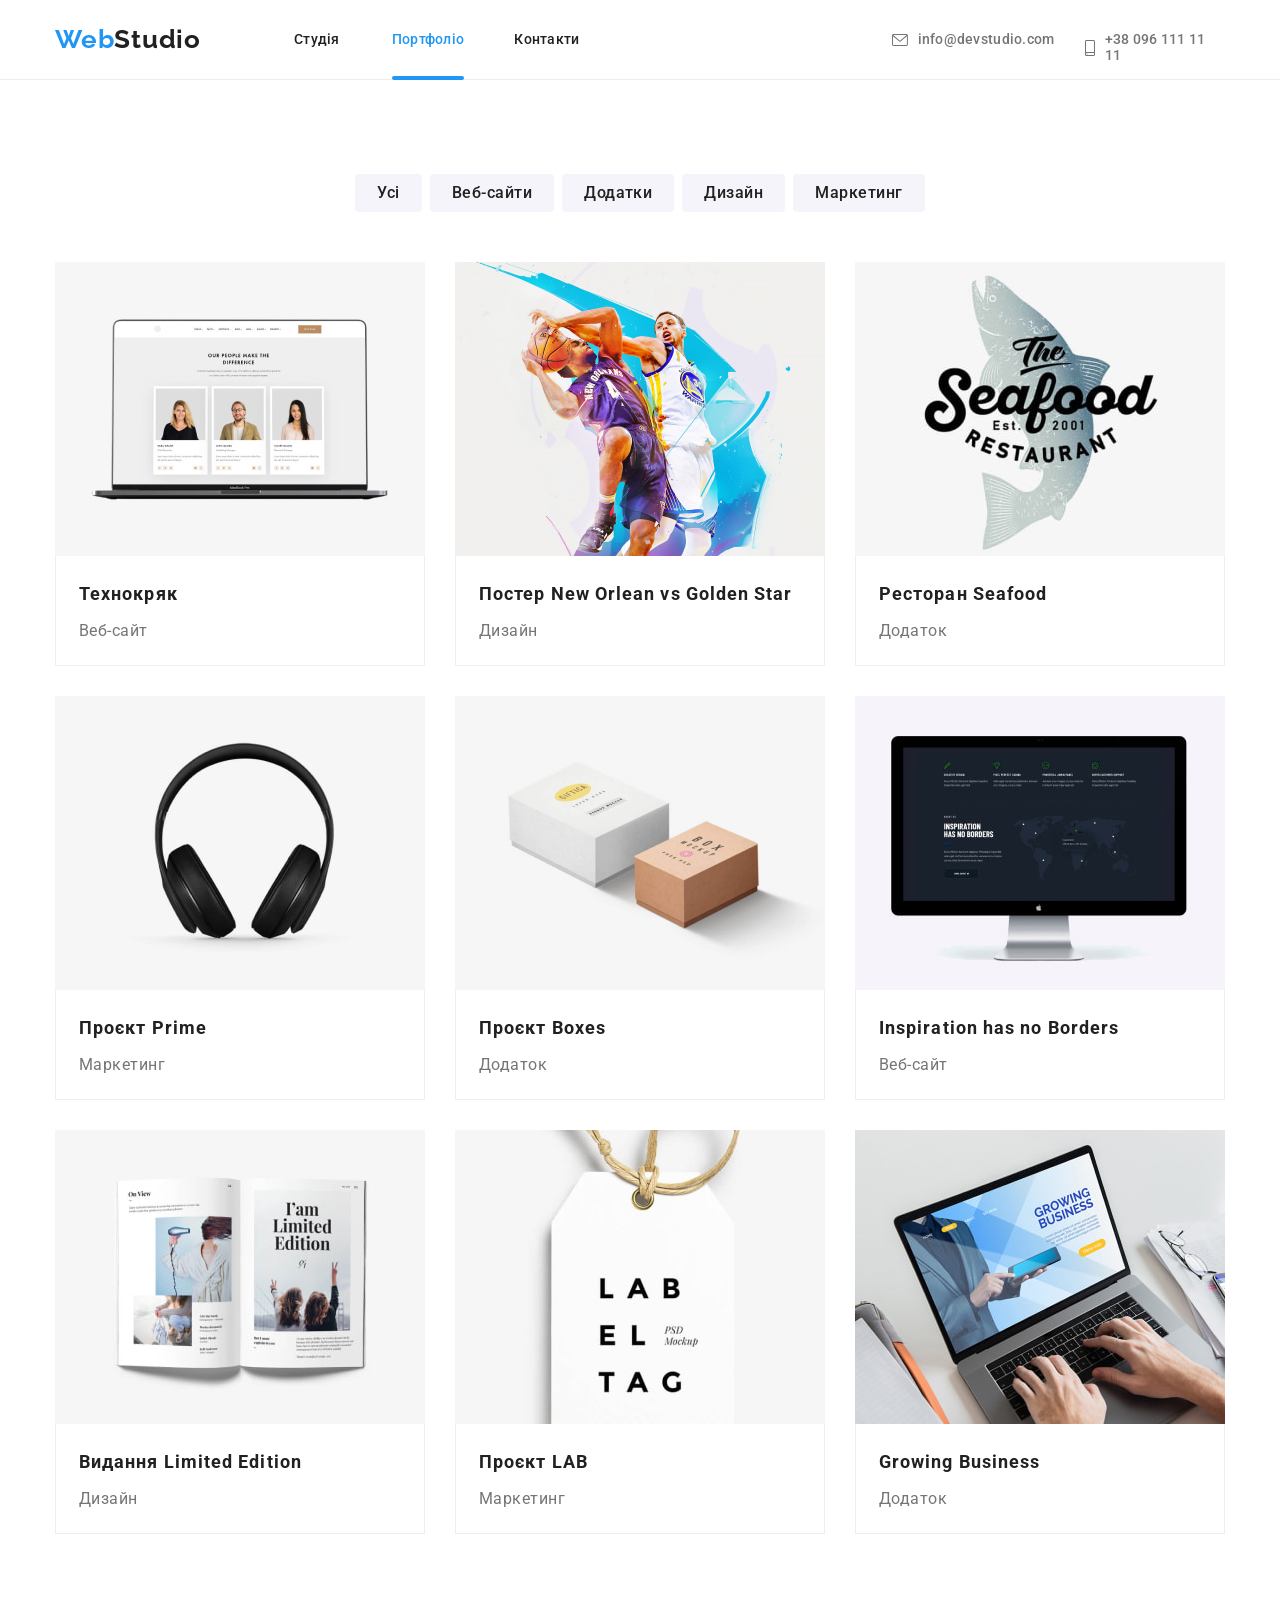
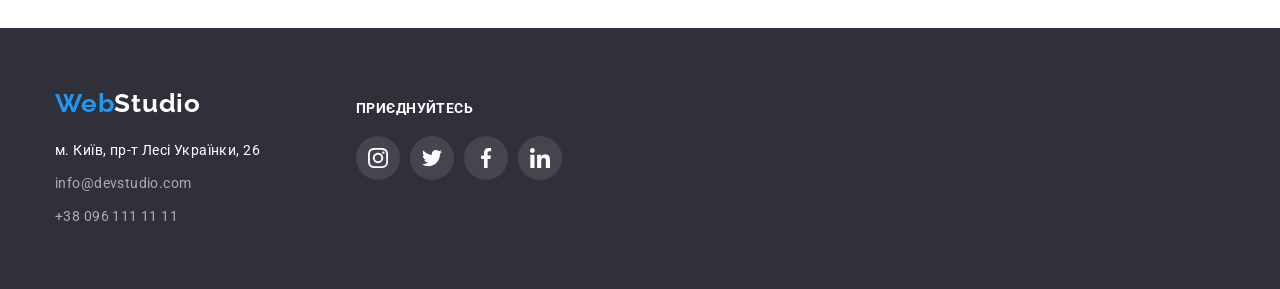
==== portfolio.html @ 5a06e437 "initial commit" ====
<!DOCTYPE html>
<html lang="uk">

<head>
    <meta charset="UTF-8">
    <meta http-equiv="X-UA-Compatible" content="IE=edge">
    <meta name="viewport" content="width=device-width, initial-scale=1.0">
    <title>Document</title>
    <link rel="preconnect" href="https://fonts.googleapis.com">
    <link rel="preconnect" href="https://fonts.gstatic.com" crossorigin>
    <link href="https://fonts.googleapis.com/css2?family=Raleway:wght@700&family=Roboto:wght@400;500;700;900&display=swap" rel="stylesheet">
    <link rel="stylesheet" href="https://cdnjs.cloudflare.com/ajax/libs/modern-normalize/1.1.0/modern-normalize.min.css">
    <link rel="stylesheet" href="./css/styles.css">
</head>

<body>
    <!--Header-->
    <header class="header">
        <div class="container header-nav">
            <a href="./index.html" class="header-logo link"> <span class="accent">Web</span>Studio</a>
            <nav>
                <ul class="site-nav list">
                    <li class="item"><a href="./index.html" class="link ">Студія</a></li>
                    <li class="item"><a href="./portfolio.html" class="link current">Портфоліо</a></li>
                    <li class="item"><a href="" class="link">Контакти</a></li>
                </ul>
            </nav>
            <ul class="header-contacts list">
                <li class="item">
                    <a href="mailto:info@devstudio.com" class="link">
                        <svg class="icon envelope" width="16" height="12">
                            <use href="./images/icons.svg#icon-envelope"></use>
                        </svg>
                        info@devstudio.com
                    </a>
                </li>
                <li class="item">
                    <a href="tel:+380961111111" class="link">
                        <svg class="icon smartphone" width="10" height="16">
                            <use href="./images/icons.svg#icon-smartphone"></use>
                        </svg>
                        +38 096 111 11 11
                    </a>
                </li>
            </ul>
        </div>
    </header>
    <main>



        
        <!--Портфоліо-->
        <h1 class="section-title visually-hidden">Портфоліо</h1>
        <!--Filter-->
        <section class="section">
            <div class="container project">
                <ul class="list category">
                    <li class="item"><button type="button" class="category-button">Усі</button></li>
                    <li class="item"><button type="button" class="category-button">Веб-сайти</button></li>
                    <li class="item"><button type="button" class="category-button">Додатки</button></li>
                    <li class="item"><button type="button" class="category-button">Дизайн</button></li>
                    <li class="item"><button type="button" class="category-button">Маркетинг</button></li>
                </ul>
                <ul class="project-list list">
                    <li class="item">
                        <a href="" class="link">
                            <div class="project-thumb">
                                <img src="./images/project1.jpg" alt="ноутбук з зображенням сайта" class="project-image">
                                <div class="project-transform">
                                    <p class="project-desc">
                                        Ресурс пропонує комплексні пропозиції з різним рівнем функціоналу та сервісів. Все це дозволить відвідувачу
                                        отримати вичерпні відомості про компанію чи приватну особу.
                                    </p>
                                </div>
                            </div>
                            <div class="project-description">
                                <h3 class="project-title">Технокряк</h3>
                                <p class="project-category">Веб-сайт</p>
                            </div>
                        </a>
                    </li>
                    <li class="item">
                        <a href="" class="link">
                            <div class="project-thumb">
                                <img src="./images/project2.jpg" alt="два баскетболісти" class="project-image">
                                <div class="project-transform">
                                    <p class="project-desc">
                                        Ресурс пропонує комплексні пропозиції з різним рівнем функціоналу та сервісів. Все це дозволить відвідувачу
                                        отримати вичерпні відомості про компанію чи приватну особу.
                                    </p>
                                </div>
                            </div>
                            <div class="project-description">
                                <h3 class="project-title">Постер New Orlean vs Golden Star</h3>
                                <p class="project-category">Дизайн</p>
                            </div>
                        </a>
                    </li>
                    <li class="item">
                        <a href="" class="link">
                            <div class="project-thumb">
                                <img src="./images/project3.jpg" alt="логотип Seafood Restaraunt" class="project-image">
                                <div class="project-transform">
                                    <p class="project-desc">
                                        Ресурс пропонує комплексні пропозиції з різним рівнем функціоналу та сервісів. Все це дозволить відвідувачу
                                        отримати вичерпні відомості про компанію чи приватну особу.
                                    </p>
                                </div>
                            </div>
                            <div class="project-description">
                                <h3 class="project-title">Ресторан Seafood</h3>
                                <p class="project-category">Додаток</p>
                            </div>
                        </a>
                    </li>
                    <li class="item">
                        <a href="" class="link">
                            <div class="project-thumb">
                                <img src="./images/project4.jpg" alt="навушники" class="project-image">
                                <div class="project-transform">
                                    <p class="project-desc">
                                        Ресурс пропонує комплексні пропозиції з різним рівнем функціоналу та сервісів. Все це дозволить відвідувачу
                                        отримати вичерпні відомості про компанію чи приватну особу.
                                    </p>
                                </div>
                            </div>
                            <div class="project-description">
                                <h3 class="project-title">Проєкт Prime</h3>
                                <p class="project-category">Маркетинг</p>
                            </div>
                        </a>
                    </li>
                    <li class="item">
                        <a href="" class="link">
                            <div class="project-thumb">
                            <img src="./images/project5.jpg" alt="дві коробки" class="project-image">
                            <div class="project-transform">
                                <p class="project-desc">
                                    Ресурс пропонує комплексні пропозиції з різним рівнем функціоналу та сервісів. Все це дозволить відвідувачу
                                    отримати вичерпні відомості про компанію чи приватну особу.
                                </p>
                            </div>
                            </div>
                            <div class="project-description">
                                <h3 class="project-title">Проєкт Boxes</h3>
                                <p class="project-category">Додаток</p>
                            </div>
                        </a>
                    </li>
                    <li class="item">
                        <a href="" class="link">
                            <div class="project-thumb">
                            <img src="./images/project6.jpg" alt="монітор з зображенням сайту" class="project-image">
                            <div class="project-transform">
                                <p class="project-desc">
                                    Ресурс пропонує комплексні пропозиції з різним рівнем функціоналу та сервісів. Все це дозволить відвідувачу
                                    отримати вичерпні відомості про компанію чи приватну особу.
                                </p>
                            </div>
                            </div>
                            <div class="project-description">
                                <h3 class="project-title">Inspiration has no Borders</h3>
                                <p class="project-category">Веб-сайт</p>
                            </div>
                        </a>
                    </li>
                    <li class="item">
                        <a href="" class="link">
                            <div class="project-thumb">
                            <img src="./images/project7.jpg" alt="журнал" class="project-image">
                            <div class="project-transform">
                                <p class="project-desc">
                                    Ресурс пропонує комплексні пропозиції з різним рівнем функціоналу та сервісів. Все це дозволить відвідувачу
                                    отримати вичерпні відомості про компанію чи приватну особу.
                                </p>
                            </div>
                            </div>
                            <div class="project-description">
                                <h3 class="project-title">Видання Limited Edition</h3>
                                <p class="project-category">Дизайн</p>
                            </div>
                        </a>
                    </li>
                    <li class="item">
                        <a href="" class="link">
                            <div class="project-thumb">
                            <img src="./images/project8.jpg" alt="етикетка" class="project-image">
                            <div class="project-transform">
                                <p class="project-desc">
                                    Ресурс пропонує комплексні пропозиції з різним рівнем функціоналу та сервісів. Все це дозволить відвідувачу
                                    отримати вичерпні відомості про компанію чи приватну особу.
                                </p>
                            </div>
                            </div>
                            <div class="project-description">
                                <h3 class="project-title">Проєкт LAB</h3>
                                <p class="project-category">Маркетинг</p>
                            </div>                        
                        </a>
                    </li>
                    <li class="item">
                        <a href="" class="link">
                            <div class="project-thumb">
                            <img src="./images/project9.jpg" alt="руки на клавіатурі ноутбука" class="project-image">
                            <div class="project-transform">
                                <p class="project-desc">
                                    Ресурс пропонує комплексні пропозиції з різним рівнем функціоналу та сервісів. Все це дозволить відвідувачу
                                    отримати вичерпні відомості про компанію чи приватну особу.
                                </p>
                            </div>
                            </div>
                            <div class="project-description">
                                <h3 class="project-title">Growing Business</h3>
                                <p class="project-category">Додаток</p>
                            </div>
                        </a>
                    </li>
                </ul>
            </div>
        </section>
    </main>
    <footer class="footer">
        <div class="container">
            <div class="logo-address">
                <a href="./index.html" class="footer-logo link"> <span class="accent">Web</span>Studio</a>
                <address>
                    <ul class="list address">
                        <li class="address-item item">
                            <p>м. Київ, пр-т Лесі Українки, 26</p>
                        </li>
                        <li class="footer-contacts item">
                            <a href="mailto:info@devstudio.com" class="link">info@devstudio.com</a>
                        </li>
                        <li class="footer-contacts item">
                            <a href="tel:+380961111111" class="link">+38 096 111 11 11</a>
                        </li>
                    </ul>
                </address>
            </div>
            <div class="footer-social">
                <h3>приєднуйтесь</h3>
                <ul class="list">
                    <li>
                        <a href="" class="social-item">
                            <svg class="icon" width="20" height="20">
                                <use href="./images/icons.svg#icon-instagram"></use>
                            </svg>
                        </a>
                    </li>
                    <li>
                        <a href="" class="social-item">
                            <svg class="icon" width="20" height="20">
                                <use href="./images/icons.svg#icon-twitter"></use>
                            </svg>
                        </a>
                    </li>
                    <li>
                        <a href="" class="social-item">
                            <svg class="icon" width="20" height="20">
                                <use href="./images/icons.svg#icon-facebook"></use>
                            </svg>
                        </a>
                    </li>
                    <li>
                        <a href="" class="social-item">
                            <svg class="icon" width="20" height="20">
                                <use href="./images/icons.svg#icon-linkedin"></use>
                            </svg>
                        </a>
                    </li>
                </ul>
            </div>
        </div>
    </footer>
</body>

</html>
---- css/styles.css ----
/* колір основного тексту #757575 */
/* колір заголовків #212121 */
/* акцент #2196F3 */
/* колір ховера по кнопці "замовити послугу" #188CE8 */
/* колір контактів у хедері */
/* колір контактів у футеріrgba(255, 255, 255, 0.6); */
/* білий #FFFFFF */
/* колір основного фона #F5F5F5 */
/* вторинний цвіт фону #F5F4FA */
/* фон хедера #FFFFFF */

:root {
    --primary-text-color:#757575;
    --title-text-color:#212121;
    --accent-color:#2196F3;
    --header-contacts-color:#757575;
    --footer-contacts-color:rgba(255, 255, 255, 0.6);
    --white-color:#FFFFFF;
    --primary-background-color:#FFFFFF;
    --secondary-background-color:#F5F4FA;
    --header-background-color:#FFFFFF;
    --hero-background-color:#2F303A;
    --order-button-hover:#188CE8;
    --social-item-color:#AFB1B8;
    --footer-social-background:rgba(255, 255, 255, 0.1);
    --service-title-background:rgba(47, 48, 58, 0.8);
    --backdrop-color:rgba(0, 0, 0, 0.2);
    --transition-duration: 250ms;
    --transition-timing-function: cubic-bezier(0.4, 0, 0.2, 1);
}

h1,
h2,
h3,
h4,
h5,
h6,
p,
ul {
    margin: 0;
    padding: 0;
}

body {
    background-color: var(--primary-background-color);
    color: var(--primary-text-color);
    font-family: Roboto, sans-serif;
}

.list {
    list-style: none;
}

.link {
    text-decoration: none;
}

.visually-hidden {
    position: absolute;
    white-space: nowrap;
    width: 1px;
    height: 1px;
    overflow: hidden;
    border: 0;
    padding: 0;
    clip: rect(0 0 0 0);
    clip-path: inset(50%);
    margin: -1px;
}

.container {
    margin-left: auto;
    margin-right: auto;
    max-width: 1200px;
    padding-left: 15px;
    padding-right: 15px;
}

/* Хедер */

.header-nav {
    display: flex;
    /* align-items: center; */
}

.header {
    display: block;
    height: 80px;
    /* position: relative; */
    border-bottom: 1px solid #ECECEC;
}

/* Лого */

.header-logo {
    margin-top: 24px;
    margin-bottom: 25px;

    color: var(--title-text-color);
    font-family: Raleway, sans-serif;
    font-weight: 700;
    font-size: 26px;
    line-height: 1.19;
    letter-spacing: 0.03em;
}

.header-logo .accent {
    color: var(--accent-color);
}

/* Головна навігація */

.site-nav {
    display: flex;
    margin-left: 93px;
    margin-top: 32px;
    /* padding-bottom: 32px; */
}

.site-nav > .item:nth-child(2) {
    margin-left: 52px;
    margin-right: 50px;
}

.site-nav .link {
    display: block;
    transition: color var(--transition-duration) var(--transition-timing-function);

    color: var(--title-text-color);
    font-weight: 500;
    font-size: 14px;
    line-height: 1.14;
    letter-spacing: 0.02em;
}

.site-nav .link.current {
    position: relative;
    padding-bottom: 32px;

    color: var(--accent-color);
}

.link.current:after {
    content: "";
    display: block;
    position: absolute;
    bottom: 0;

    border-radius: 2px;
    width: 100%;
    height: 4px;
    background-color: var(--accent-color);
}

.site-nav .link:hover, .site-nav .link:focus {
    color: var(--accent-color);
}

/* Контакти у хедері */

.header-contacts .item {
    height: 16px;
}

.header-contacts {
    display: flex;
    align-items: center;
    margin-left: 312px;
}

.header-contacts .item + .item {
    margin-left: 30px;
}

.header-contacts .link {
    display: flex;
    align-items: center;
    transition: color var(--transition-duration) var(--transition-timing-function);
    
    /* height: 16px; */

    color: var(--header-contacts-color);
    font-weight: 500;
    font-size: 14px;
    line-height: 1.14;
    letter-spacing: 0.02em;
}

.header-contacts .link:hover,
.header-contacts .link:focus,
.footer-contacts .link:hover,
.footer-contacts .link:focus {
    color: var(--accent-color);
}

.header-contacts .icon {
    margin-right: 10px;
    transition: fill var(--transition-duration) var(--transition-timing-function);

    fill: var(--header-contacts-color) 
}

.header-contacts .link:hover .icon, .header-contacts .link:focus .icon {
    fill: var(--accent-color);
}

/* Hero */

.hero {
    background-image: linear-gradient(to right, rgba(47, 48, 58, 0.4), rgba(47, 68, 58, 0.4)), url(../images/hero.jpg);
    background-color: #C4C4C4;
    background-size: cover;
    background-position: center;
    margin-left: auto;
    margin-right: auto;
    max-height: 600px;
    max-width: 1600px;
    text-align: center;
    padding-top: 200px;
    padding-bottom: 200px;
    margin-bottom: 94px;
}

.hero-button, .category-button {
    cursor: pointer;
}

.hero-title {
    margin-bottom: 30px;
    width: 696px;
    margin-left: auto;
    margin-right: auto;

    color: var(--white-color);
    font-weight: 900;
    font-size: 44px;
    line-height: 1.36;
    letter-spacing: 0.06em;
    text-transform: uppercase;
}

.hero-button {
    border: none;
    padding: 10px 32px;
    display: block;
    margin-left: auto;
    margin-right: auto;
    transition: background-color var(--transition-duration) var(--transition-timing-function);
    
    min-width: 216px;
    border-radius: 4px;
    background-color: var(--accent-color);
    color: var(--white-color);
    font-weight: 700;
    font-size: 16px;
    line-height: 1.88;
    text-align: center;
    letter-spacing: 0.06em;
}

.hero-button:hover, .hero-button:focus {
    background-color: var(--order-button-hover);
}


.section-title {
    color: var(--title-text-color);
    font-weight: 700;
    font-size: 36px;
    line-height: 1.17;
    text-align: center;
    letter-spacing: 0.03em;
}

/* Features */

.container.features {
    margin-bottom: 94px;
}

.features-list {
    display: flex;
}

.features-item {
    width: calc((100%-90px)/4);
}

.features-item > .box {
    display: flex;
    justify-content: center;
    align-items: center;
    width: 270px;
    height: 120px;
    margin-bottom: 30px;
    background-color: var(--secondary-background-color);
}

.features-list .features-item:not(:last-child) {
    margin-right: 30px;
}

.features-title {
    margin-bottom: 10px;

    color: var(--title-text-color);
    font-weight: 700;
    font-size: 14px;
    line-height: 1.14;
    letter-spacing: 0.03em;
    text-transform: uppercase;
}

.features-description {
    font-size: 14px;
    line-height: 1.71;
    letter-spacing: 0.03em;
}

/* What we do */

.section-title {
    margin-bottom: 50px;
}

.services.list {
    display: flex;
}

.services img {
    display: block;
}

.services .item {
    width: calc((100%-60px)/3);
    height: auto;
    position: relative;
}

.services .item:not(:last-child) {
    margin-right: 30px;
}

.services {
    margin-bottom: 94px;
}

.service-title {
    display: block;
    padding: 27px 0;
    width: 100%;
    height: 70px;
    position: absolute;
    bottom: 0;
    
    color: var(--white-color);
    background-color: var(--service-title-background);

    font-style: normal;
    font-weight: 700;
    font-size: 14px;
    line-height: 16px;
    text-align: center;
    letter-spacing: 0.03em;
    text-transform: uppercase;
}

/* Team */

.container.team {
    padding-top: 94px;
    padding-bottom: 94px;
}

.team.list {
    display: flex;
}

.team .item {
    width: calc((100%-90px)/4);
    border-radius: 0px 0px 4px 4px;
}

.team .item:not(:last-child) {
    margin-right: 30px;
}

.section.secondary-color {
    background-color: var(--secondary-background-color);
}

.team .section-title {
    margin-left: auto;
    margin-right: auto;
}

.team > li {
    background-color: #FFFFFF;
    box-shadow: 0px 1px 3px rgba(0, 0, 0, 0.12), 0px 1px 1px rgba(0, 0, 0, 0.14), 0px 2px 1px rgba(0, 0, 0, 0.2);
    border-radius: 0px 0px 4px 4px;
}

.team-photo {
    margin-bottom: 30px;
    display: block;
    width: 100%;
}

.team-name {
    margin-bottom: 10px;

    color: var(--title-text-color);
    font-weight: 500;
    font-size: 16px;
    line-height: 1.19;
    text-align: center;
    letter-spacing: 0.03em;
}

.team-position {
    margin-bottom: 16px;
    
    font-size: 16px;
    line-height: 1.19;
    text-align: center;
    letter-spacing: 0.03em;
}

.team-social {
    display: flex;
    list-style: none;
    margin: 0 32px 30px 32px;
    padding: 0;
}

.social-item {
    display: flex;
    align-items: center;
    justify-content: center;
    transition: background-color var(--transition-duration) var(--transition-timing-function);
    
    width: 44px;
    height: 44px;
    border-radius: 50%;
}

.team-social > li:not(:last-child) {
    margin-right: 10px;
}

.social-item .icon {
    transition: fill var(--transition-duration) var(--transition-timing-function);
    fill: var(--social-item-color);
}

.social-item:hover, .social-item:focus {
    background-color: var(--accent-color);
}

.social-item:hover .icon, .social-item:focus .icon {
    fill: var(--white-color);
}

/* Clients */

.container.clients {
    padding-top: 94px;
    padding-bottom: 94px;
}

.clients .section-title {
    margin-bottom: 50px;
}

.clients > .list {
    display: flex;
}

.clients-item {
    display: flex;
    align-items: center;
    justify-content: center;
    transition: border-color var(--transition-duration) var(--transition-timing-function);
    
    width: 170px;
    height: 92px;
    
    border: 1px solid #AFB1B8;
    border-radius: 4px;
}

.clients-item:not(:last-child) {
    margin-right: 30px;
}

.clients-item .icon {
    transition: fill var(--transition-duration) var(--transition-timing-function);
    fill: var(--social-item-color);
}

.clients-item:hover .icon {
    fill: var(--accent-color);
}

.clients-item:hover {
    border-color: var(--accent-color);
    cursor: pointer;
}

/* Modal */

.backdrop {
    position: fixed;
    top: 0;
    left: 0;
    opacity: 1;
    transition: opacity var(--transition-duration) var(--transition-timing-function);
    
    width: 100%;
    height: 100%;
    background-color: var(--backdrop-color);
}

.backdrop.is-hidden {
    opacity: 0;
    pointer-events: none;   
}

.backdrop.is-hidden .modal {
    transform: translate(-50%, -50%) scale(0.8);
}

.modal {
    position: absolute;
    top: 50%;
    left: 50%;
    transform: translate(-50%, -50%) scale(1);
    transition: transform var(--transition-duration) var(--transition-timing-function);
    
    
    min-width: 528px;
    min-height: 581px;

    background: var(--white-color);
    box-shadow: 0px 1px 3px rgba(0, 0, 0, 0.12), 0px 1px 1px rgba(0, 0, 0, 0.14), 0px 2px 1px rgba(0, 0, 0, 0.2);
    border-radius: 4px;
}

.close-button {
    position: absolute;
    top: 8px;
    right: 8px;
    display: flex;
    align-items: center;
    justify-content: center;

    width: 30px;
    height: 30px;
    
    cursor: pointer;
    border: 1px solid rgba(0, 0, 0, 0.1);
    border-radius: 50%;
    background-color: var(--white-color);
}

.close-button .icon {
    width: 11px;
    height: 11px;
}

/* Footer */
    
.footer {
    background-color: var(--hero-background-color);
}

.footer .container {
    padding-top: 60px;
    padding-bottom: 60px;
    display: flex;
}

.footer-logo {
    display: inline-block;
    margin-bottom: 20px;
    
    color: var(--white-color);
    
    font-family: Raleway, sans-serif;
    font-weight: 700;
    font-size: 26px;
    line-height: 1.19;
    letter-spacing: 0.03em;
}

.footer-logo .accent {
    color: var(--accent-color);
}

.address {
    display: inline-block;
    width: 231px;
}

.address-item {
    color: var(--white-color);
    font-style: normal;
    font-size: 14px;
    line-height: 1.71;
    letter-spacing: 0.03em;
}

.address .item:not(:last-child) {
    margin-bottom: 9px;
}

.footer-contacts .link {
    transition: color var(--transition-duration) var(--transition-timing-function);
    
    color: var(--footer-contacts-color);
    font-style: normal;
    font-size: 14px;
    line-height: 1.71;
    letter-spacing: 0.03em;
}

.footer-social {
    display: block;
    height: 80px;
    padding: 0;
    margin-left: 70px;
    margin-top: 12px;
}

.footer-social h3 {
    margin-bottom: 20px;

    font-weight: 700;
    font-size: 14px;
    line-height: 16px;
    letter-spacing: 0.03em;
    text-transform: uppercase;
    
    color: var(--white-color);
}

.footer-social .social-item {
    transition: background-color var(--transition-duration) var(--transition-timing-function);
    background-color: var(--footer-social-background);
    border-radius: 50%;
}

.footer-social li:not(:last-child) {
    margin-right: 10px;
}

.footer-social .list {
    display: flex;
}

.footer-social .icon {
    fill: var(--white-color);
}

.footer-social .social-item:hover, .footer-social .social-item:focus {
    background-color: var(--accent-color);
}

/* Фільтр */

.category {
    display: flex;
    margin-bottom: 50px;
    justify-content: center;
}

.category .item + .item{
    margin-left: 8px;
}

.category-button {
    display: inline-block;
    padding: 6px 22px;
    transition: background-color var(--transition-duration) var(--transition-timing-function), color var(--transition-duration) var(--transition-timing-function), box-shadow var(--transition-duration) var(--transition-timing-function);
    
    border-radius: 4px;
    border: none;
    background-color: var(--secondary-background-color);
    color: var(--title-text-color);
    font-weight: 500;
    font-size: 16px;
    line-height: 1.62;
    text-align: center;
    letter-spacing: 0.03em;
}

.category-button:hover,
.category-button:focus {
    background-color: var(--accent-color);
    color: var(--white-color);
    box-shadow: 0px 3px 1px rgba(0, 0, 0, 0.1), 0px 1px 2px rgba(0, 0, 0, 0.08), 0px 2px 2px rgba(0, 0, 0, 0.12);
}

/* Портфоліо */

.container.project {
    margin-top: 94px;
    margin-bottom: 94px;
}


.project-list {
    display: flex;
    flex-wrap: wrap;
}

.project-list img {
    display: block;
    width: 100%;
    height: auto;
}

.project-description {
    padding: 20px 23px 19px 23px;
    border-right: 1px solid #EEEEEE;
    border-left: 1px solid #EEEEEE;
    border-bottom: 1px solid #EEEEEE;
}

.project-category {
    display: block; 
}


.project-list .item {
    width: ((100%-60px)/3);
    margin-right: 30px;
    margin-bottom: 30px;
}

.project-list .link {
    display: block;
    transition: box-shadow var(--transition-duration) var(--transition-timing-function);
}

.project-list .link:hover, .project-list .link:focus {
    box-shadow: 0px 1px 1px rgba(0, 0, 0, 0.12), 0px 4px 4px rgba(0, 0, 0, 0.06), 1px 4px 6px rgba(0, 0, 0, 0.16);
}

.project-list .item:nth-child(3n) {
    margin-right: 0;
}

.project-list .item:nth-last-child(-n+3) {
    margin-bottom: 0;
}

.project-title {
    margin-bottom: 4px;
    
    color: var(--title-text-color);
    font-weight: 700;
    font-size: 18px;
    line-height: 2;
    letter-spacing: 0.06em;
}

.project-category {
    font-size: 16px;
    line-height: 1.88;
    letter-spacing: 0.03em;
}

.project-list .project-category {
    color: var(--primary-text-color)
}

.project-thumb {
    position: relative;
    overflow: hidden;
}

.project-transform {
    display: block;
    position: absolute;
    top: 100%;
    transition: transform var(--transition-duration) var(--transition-timing-function);

    width: 100%;
    height: 100%;
    background-color: var(--accent-color);
}

.project-list .link:hover .project-transform, .project-list .link:focus .project-transform {
    transform: translateY(-100%);
}

.project-desc {
    padding: 63px 24px;

    font-style: normal;
    font-weight: 400;
    font-size: 18px;
    line-height: 1.56;
    letter-spacing: 0.03em;

    color: var(--white-color);
}
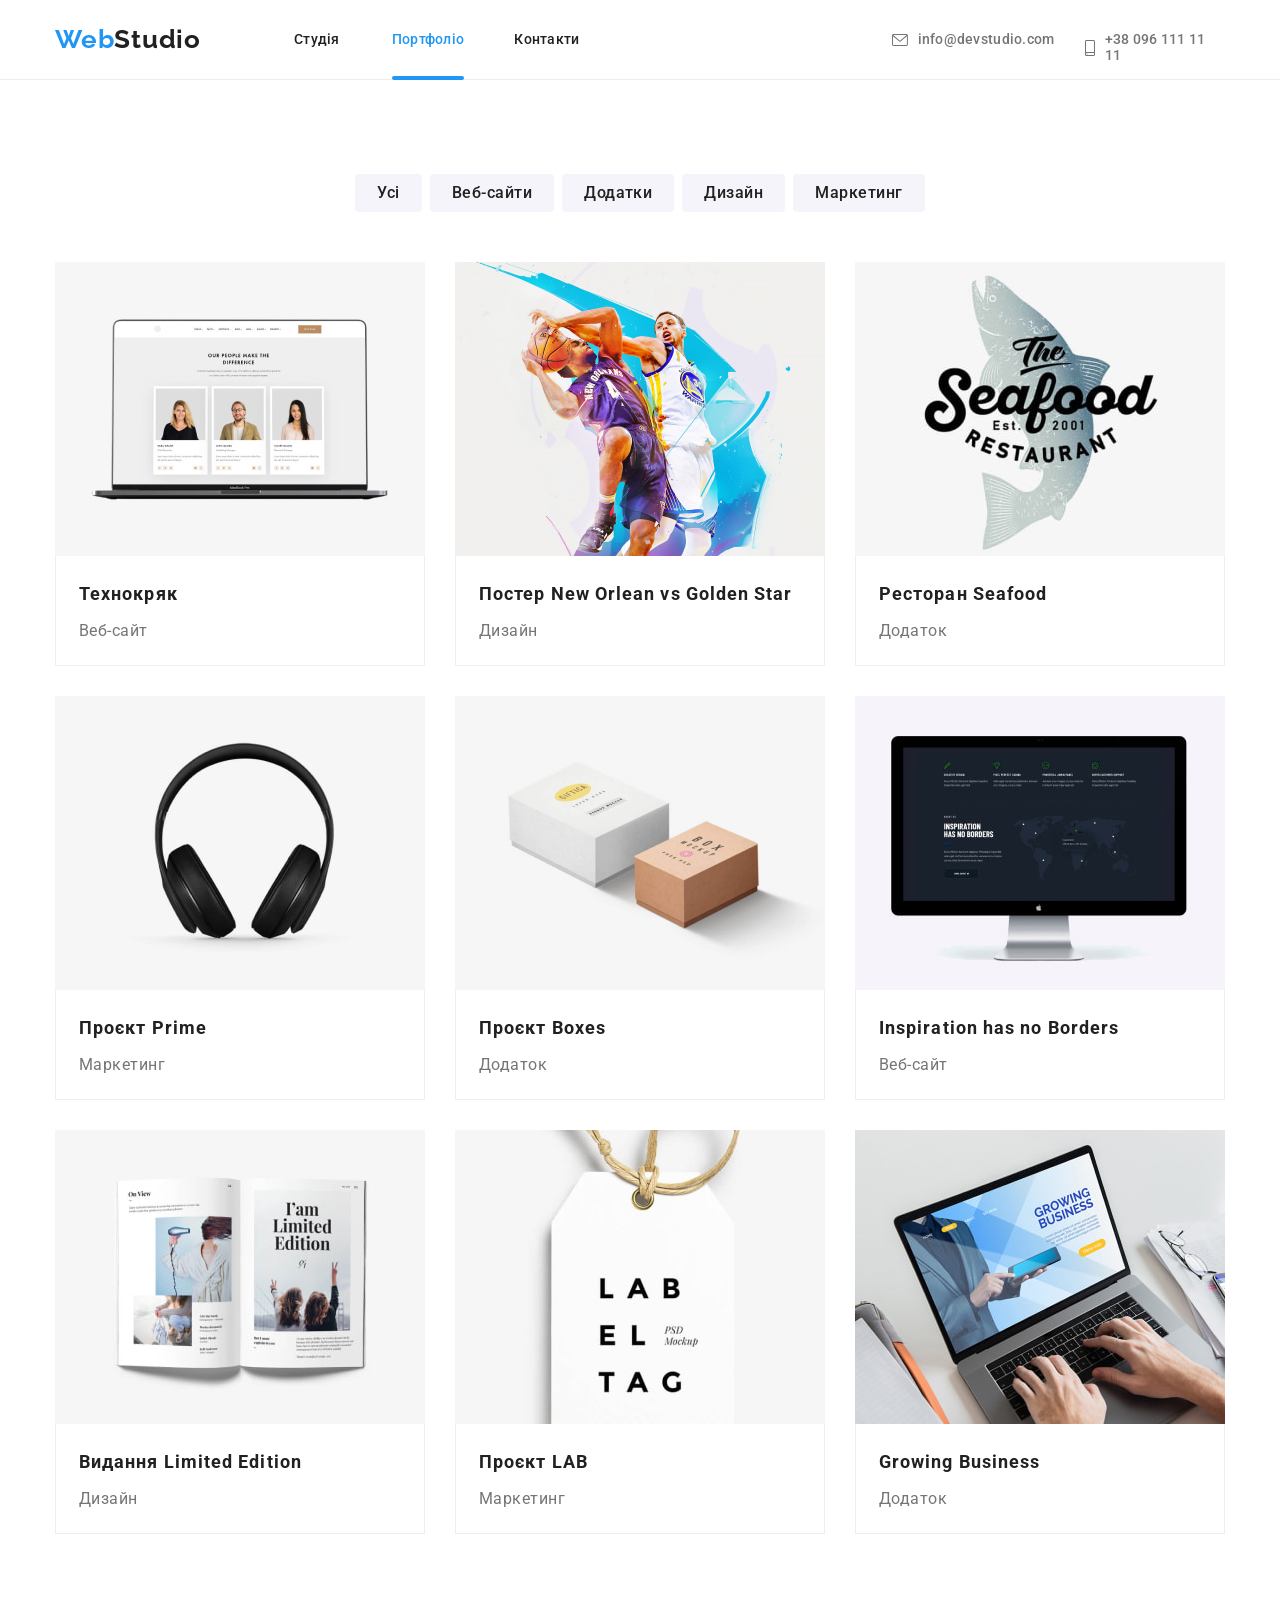
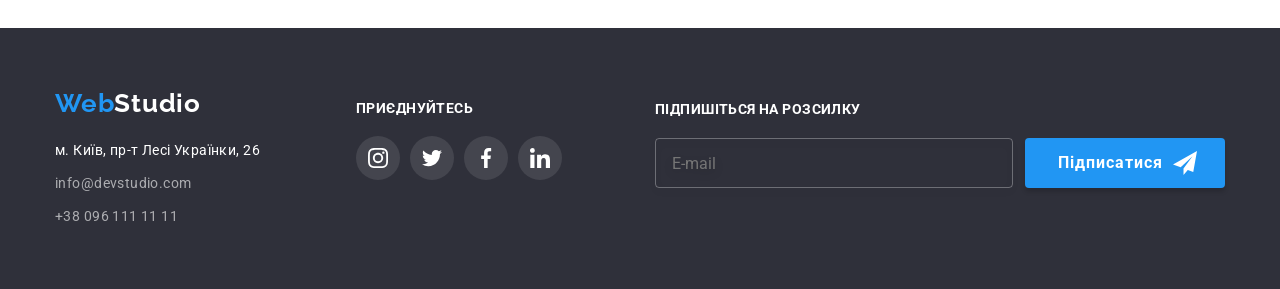
==== commit a9b4a01d: "добавляет форму в футер" ====
--- a/portfolio.html
+++ b/portfolio.html
@@ -14,7 +14,7 @@
 </head>
 
 <body>
-    <!--Header-->
+     <!--Header-->
     <header class="header">
         <div class="container header-nav">
             <a href="./index.html" class="header-logo link"> <span class="accent">Web</span>Studio</a>
@@ -46,13 +46,9 @@
         </div>
     </header>
     <main>
-
-
-
-        
-        <!--Портфоліо-->
+     <!--Портфоліо-->
         <h1 class="section-title visually-hidden">Портфоліо</h1>
-        <!--Filter-->
+     <!--Filter-->
         <section class="section">
             <div class="container project">
                 <ul class="list category">
@@ -220,6 +216,7 @@
             </div>
         </section>
     </main>
+    <!-- Footer -->
     <footer class="footer">
         <div class="container">
             <div class="logo-address">
@@ -271,6 +268,19 @@
                     </li>
                 </ul>
             </div>
+            <div class="footer-form">
+                <form class="mail-form">
+                    <strong class="form-header">Підпишіться на розсилку</strong>
+                    <div class="form">
+                        <input type="mail" name="mail" class="mail-input" placeholder="E-mail">
+                        <button type="submit" class="submit-button">Підписатися
+                            <svg class="icon">
+                                <use href="./images/icons.svg#icon-sendicon" width="24" height="24"></use>
+                            </svg>
+                        </button>
+                    </div>
+                </form>
+            </div>
         </div>
     </footer>
 </body>
--- a/css/styles.css
+++ b/css/styles.css
@@ -666,6 +666,73 @@
     background-color: var(--accent-color);
 }
 
+/* Footer form */
+
+.footer-form {
+    margin-left: 93px;
+    margin-top: 12px;
+}
+
+.mail-form .form {
+    display: flex;
+}
+
+.footer-form .form-header {
+    display: inline-block;
+    padding: 0;
+    margin: 0 0 20px 0;
+
+    color: var(--white-color);
+    font-weight: 700;
+    font-size: 14px;
+    line-height: 1.14;
+    letter-spacing: 0.03em;
+    text-transform: uppercase;
+}
+
+.footer-form .mail-input {
+    display: block;
+    padding-top: 15px;
+    padding-bottom: 15px;
+    padding-left: 16px;
+    width: 358px;
+    height: 50px;
+
+    color: var(--footer-contacts-color);
+    border: 1px solid rgba(255, 255, 255, 0.3);
+    filter: drop-shadow(0px 4px 4px rgba(0, 0, 0, 0.15));
+    border-radius: 4px;
+    background-color: inherit;
+}
+
+.footer-form .submit-button {
+    display: flex;
+    align-items: center;
+    justify-content: end;
+    padding: 10px 28px;
+    margin-left: 12px;
+
+    width: 200px;
+    height: 50px;
+    color: var(--white-color);
+    background-color: var(--accent-color);
+    cursor: pointer;
+
+    font-weight: 700;
+    font-size: 16px;
+    line-height: 1.88;
+    letter-spacing: 0.06em;
+    box-shadow: 0px 4px 4px rgba(0, 0, 0, 0.15);
+    border: none;
+    border-radius: 4px;
+}
+
+.submit-button .icon {
+    width: 24px;
+    height: 24px;
+    margin-left: 10px;
+}
+
 /* Фільтр */
 
 .category {
